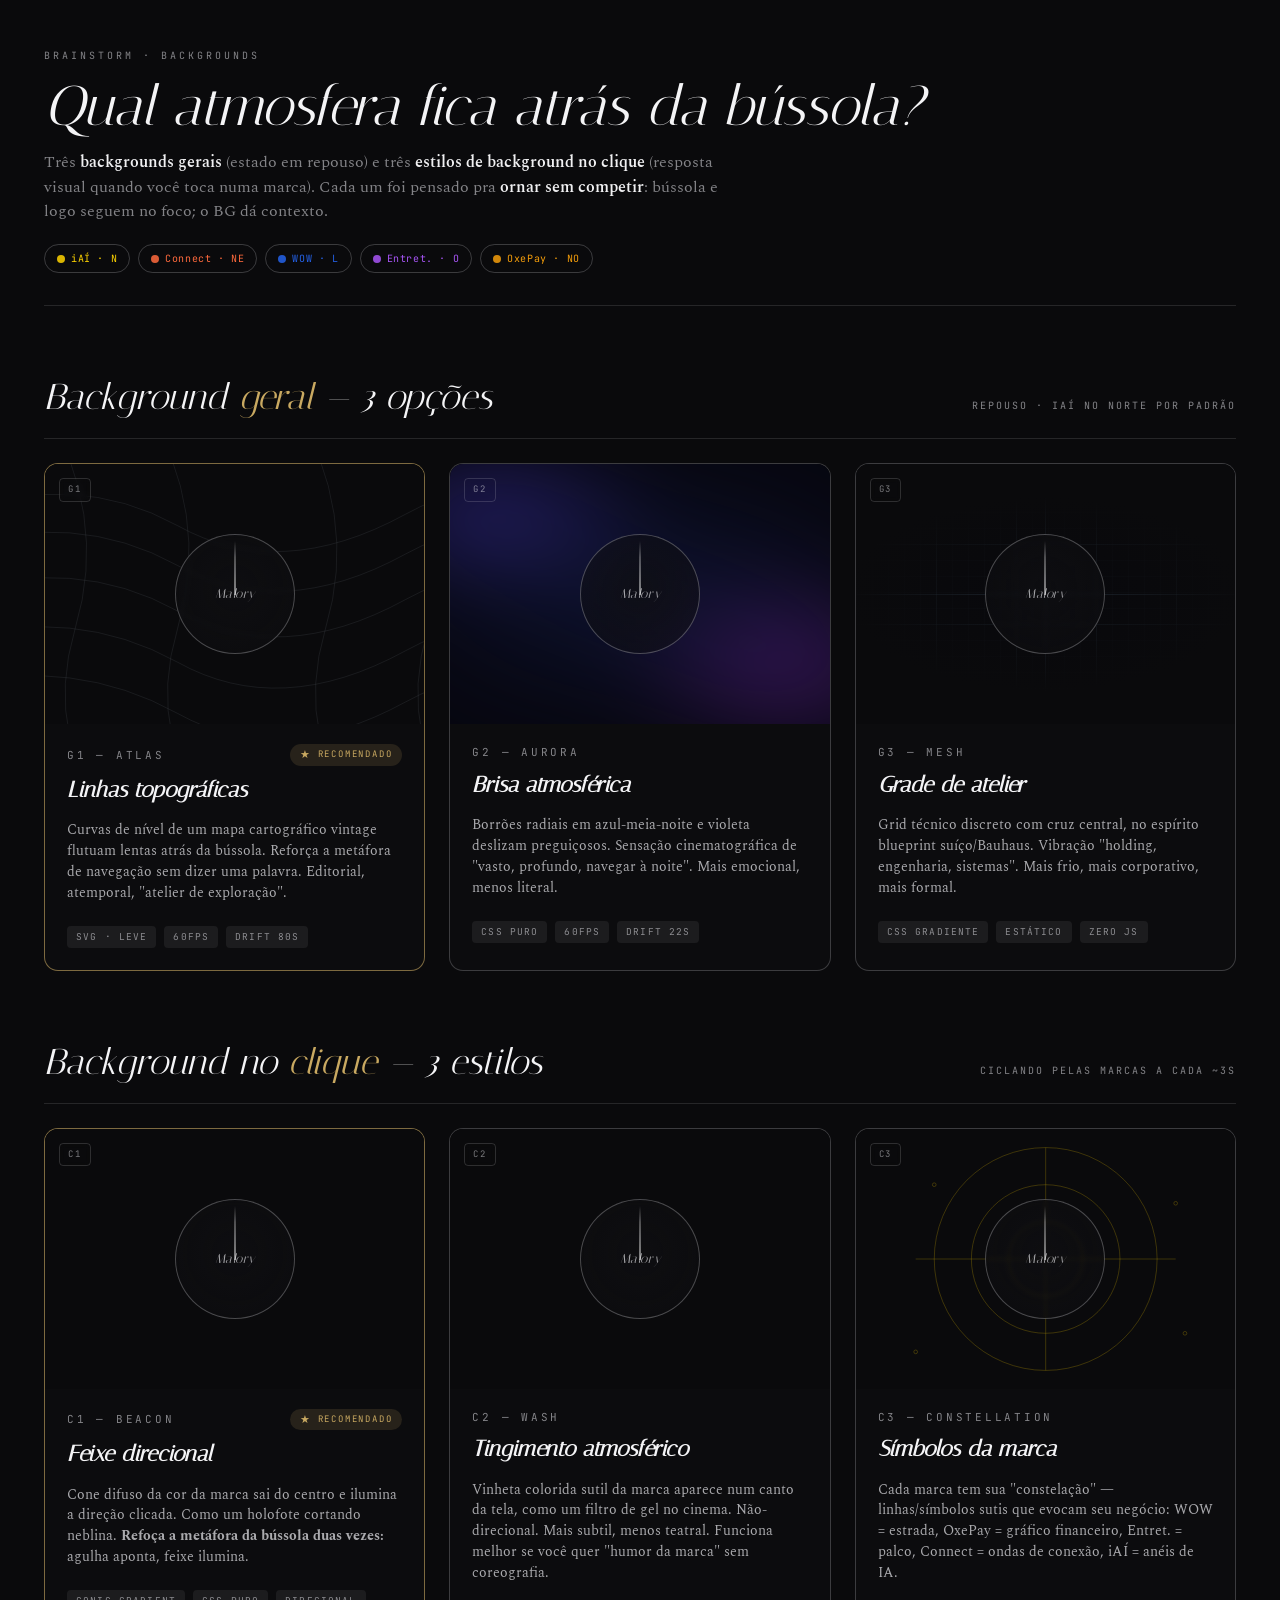
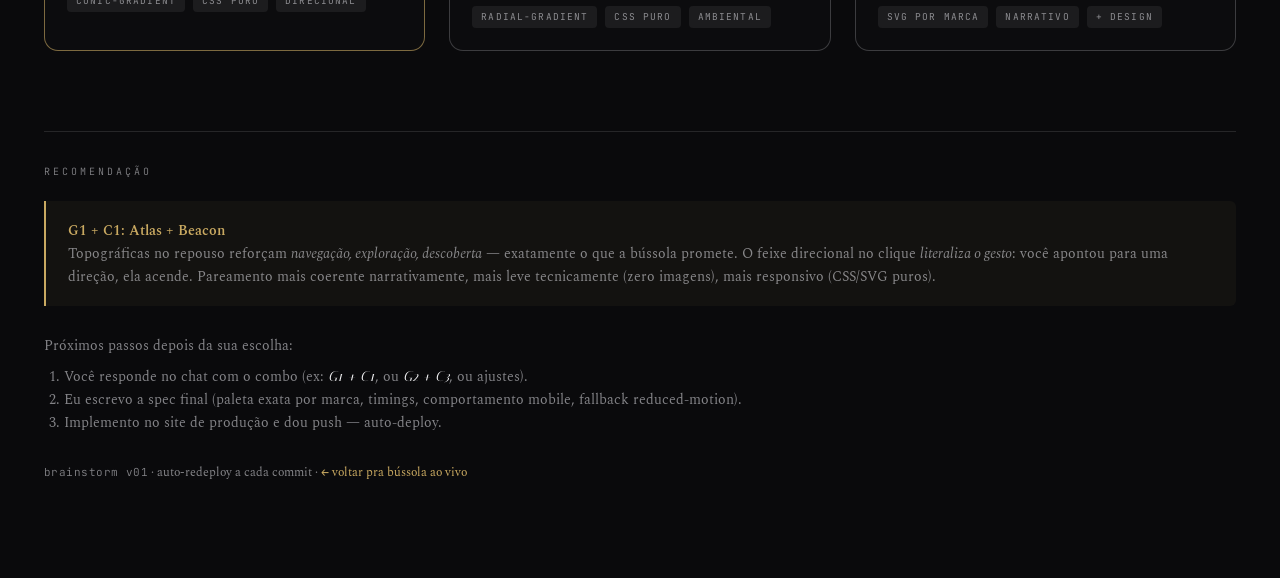
==== brainstorm/index.html @ da35ae79 "feat(brainstorm): add public mockup page for background concepts 3 general BG options (Atlas / Auror" ====
<!DOCTYPE html>
<html lang="pt-BR">
<head>
<meta charset="UTF-8">
<meta name="viewport" content="width=device-width, initial-scale=1, viewport-fit=cover">
<title>Brainstorm · Backgrounds</title>
<link rel="stylesheet" href="../shared/base.css">
<style>
:root{
  --bg:#0a0a0c; --ink:#0a0a0c;
  --paper:#f0f0f2;
  --line:rgba(232,232,236,.12);
  --line-strong:rgba(232,232,236,.22);
  --muted:rgba(232,232,236,.55);
  --hi:#f4f4f6;
  --gold:#c9a961;
  --iai:#ffd400; --connect:#ff6a3d; --wow:#2563eb; --ent:#a855f7; --oxe:#f59e0b;
}
*{box-sizing:border-box}
html,body{margin:0; background:var(--bg); color:var(--paper);
  font-family:'Spectral','Georgia',serif; font-weight:400; -webkit-font-smoothing:antialiased; }
.mono{font-family:'JetBrains Mono',monospace; letter-spacing:.04em; font-size:11px;}
.italic{font-family:'Italiana','Spectral',serif; font-style:italic;}

.wrap{ max-width:1240px; margin:0 auto; padding:48px 24px 96px; }
header{ margin-bottom:48px; border-bottom:1px solid var(--line); padding-bottom:32px; }
.eyebrow{ font-family:'JetBrains Mono',monospace; font-size:10px; letter-spacing:.3em; text-transform:uppercase; color:var(--muted); margin-bottom:14px; }
h1{ font-family:'Italiana','Spectral',serif; font-style:italic; font-weight:400; font-size:clamp(36px,5vw,56px); margin:0 0 14px; line-height:1.05; color:var(--hi); }
.lede{ color:var(--muted); max-width:680px; font-size:16px; line-height:1.55; }
.lede b{color:var(--paper); font-weight:600;}
.legend{ display:flex; flex-wrap:wrap; gap:8px; margin-top:20px; }
.brand-pill{ display:inline-flex; align-items:center; gap:6px; padding:6px 12px; border:1px solid var(--line-strong); border-radius:999px; font-family:'JetBrains Mono',monospace; font-size:10px; letter-spacing:.06em; color:var(--muted); }
.brand-pill::before{ content:''; width:8px; height:8px; border-radius:50%; background:currentColor; opacity:.85; }

section.block{ margin-top:64px; }
.section-head{ display:flex; align-items:baseline; justify-content:space-between; gap:24px; margin-bottom:24px; padding-bottom:14px; border-bottom:1px solid var(--line); }
.section-head h2{ font-family:'Italiana','Spectral',serif; font-style:italic; font-weight:400; font-size:clamp(24px,3.4vw,36px); margin:0; color:var(--hi); }
.section-head .meta{ font-family:'JetBrains Mono',monospace; font-size:10px; letter-spacing:.2em; text-transform:uppercase; color:var(--muted); white-space:nowrap; }

.grid{ display:grid; grid-template-columns:repeat(3, 1fr); gap:24px; }
@media (max-width:960px){ .grid{ grid-template-columns:1fr; } }

.card{ border:1px solid var(--line-strong); border-radius:14px; overflow:hidden; background:#0c0c0e;
  display:flex; flex-direction:column; transition:transform .35s ease, border-color .35s ease; }
.card.rec{ border-color:rgba(201,169,97,.6); }
.card.rec .rec-tag{ display:inline-flex; }
.rec-tag{ display:none; align-items:center; gap:6px; padding:4px 10px; border-radius:999px;
  background:rgba(201,169,97,.14); color:var(--gold); font-family:'JetBrains Mono',monospace; font-size:9px; letter-spacing:.2em; text-transform:uppercase; }
.rec-tag::before{ content:'★'; font-size:11px; line-height:1; }

.preview{ position:relative; height:260px; overflow:hidden; background:var(--bg); }
.preview .stage{ position:absolute; inset:0; }
.preview .compass-mini{
  position:absolute; left:50%; top:50%; transform:translate(-50%,-50%);
  width:120px; height:120px; border:1px solid rgba(232,232,236,.28); border-radius:50%;
  display:grid; place-items:center; z-index:5; backdrop-filter:blur(2px);
  background:radial-gradient(circle at 50% 45%, rgba(15,15,18,.8), rgba(15,15,18,.55) 70%, transparent);
}
.preview .compass-mini::before{
  content:''; position:absolute; width:1px; height:54px; background:linear-gradient(180deg, transparent, rgba(255,255,255,.55) 30%, #fff);
  top:6px; left:50%; transform:translateX(-50%); z-index:6;
}
.preview .compass-mini .center{ font-family:'Italiana','Spectral',serif; font-style:italic; font-size:13px; color:rgba(232,232,236,.7); letter-spacing:.04em; }

.card-body{ padding:20px 22px 22px; display:flex; flex-direction:column; gap:10px; }
.card-head{ display:flex; align-items:center; justify-content:space-between; gap:12px; }
.card-id{ font-family:'JetBrains Mono',monospace; font-size:11px; letter-spacing:.25em; color:var(--muted); }
.card-title{ font-family:'Italiana','Spectral',serif; font-style:italic; font-size:22px; line-height:1.1; color:var(--hi); margin:2px 0 8px; }
.card-desc{ font-size:13.5px; line-height:1.55; color:rgba(232,232,236,.72); }
.card-meta{ display:flex; flex-wrap:wrap; gap:8px; margin-top:12px; }
.tag{ font-family:'JetBrains Mono',monospace; font-size:9.5px; letter-spacing:.12em; text-transform:uppercase; padding:4px 9px; border-radius:4px; background:rgba(232,232,236,.07); color:var(--muted); }

footer{ margin-top:80px; padding-top:32px; border-top:1px solid var(--line); color:var(--muted); font-size:14px; line-height:1.65; }
footer .italic{ color:var(--hi); }
footer .rec-block{ margin:20px 0; padding:18px 22px; border-left:2px solid var(--gold); background:rgba(201,169,97,.05); border-radius:0 6px 6px 0; }
footer .rec-block b{ color:var(--gold); font-weight:600; }

/* ============ G1 — ATLAS ============ */
.bg-atlas{ background:#0a0a0c; }
.bg-atlas .contour{ position:absolute; inset:-10%; opacity:.32; }
.bg-atlas .contour svg{ width:100%; height:100%; }
.bg-atlas .contour path{ fill:none; stroke:rgba(180,196,210,.42); stroke-width:.6; }
.bg-atlas .drift{ animation:atlasDrift 80s linear infinite; transform-origin:50% 50%; }
@keyframes atlasDrift{ from{transform:translate(0,0) rotate(0deg)} to{transform:translate(-3%,2%) rotate(360deg)} }

/* ============ G2 — AURORA ============ */
.bg-aurora{ background:#070710; }
.bg-aurora::before{ content:''; position:absolute; inset:-20%;
  background:
    radial-gradient(ellipse 55% 35% at 22% 28%, rgba(64,52,180,.55), transparent 60%),
    radial-gradient(ellipse 50% 40% at 78% 70%, rgba(120,40,180,.42), transparent 65%),
    radial-gradient(ellipse 70% 50% at 50% 50%, rgba(20,30,80,.5), transparent 75%);
  filter:blur(40px);
  animation:auroraShift 22s ease-in-out infinite alternate;
}
@keyframes auroraShift{
  0%{ transform:translate(0,0) scale(1); }
  100%{ transform:translate(2%,-3%) scale(1.05); }
}

/* ============ G3 — MESH ============ */
.bg-mesh{ background:#08080c; }
.bg-mesh::before{ content:''; position:absolute; inset:0; opacity:.30;
  background-image:
    linear-gradient(rgba(110,150,180,.32) 1px, transparent 1px),
    linear-gradient(90deg, rgba(110,150,180,.32) 1px, transparent 1px),
    linear-gradient(rgba(110,150,180,.10) 1px, transparent 1px),
    linear-gradient(90deg, rgba(110,150,180,.10) 1px, transparent 1px);
  background-size: 80px 80px, 80px 80px, 16px 16px, 16px 16px;
  background-position: 0 0, 0 0, 0 0, 0 0;
}
.bg-mesh::after{ content:''; position:absolute; inset:0;
  background:radial-gradient(ellipse 70% 50% at 50% 50%, transparent 0%, var(--bg) 75%);
}
.bg-mesh .crosshair{ position:absolute; inset:0; pointer-events:none; }
.bg-mesh .crosshair::before, .bg-mesh .crosshair::after{ content:''; position:absolute; background:rgba(110,150,180,.18); }
.bg-mesh .crosshair::before{ left:0; right:0; top:50%; height:1px; }
.bg-mesh .crosshair::after{ top:0; bottom:0; left:50%; width:1px; }

/* ============ C1 — BEACON ============ */
.click-c1 .stage{ background:#0a0a0c; }
.click-c1 .stage::after{ content:''; position:absolute; left:50%; top:50%;
  width:600px; height:600px; transform-origin:0 0;
  background:conic-gradient(from 270deg, transparent 60%, rgba(255,255,255,0) 65%, var(--beam) 75%, rgba(255,255,255,0) 85%, transparent 90%);
  filter:blur(10px); opacity:.55;
  animation:beaconRotate 12s steps(5) infinite;
}
@keyframes beaconRotate{
  0%   { transform:rotate(0deg);   --beam:#ffd400; }
  20%  { transform:rotate(45deg);  --beam:#ff6a3d; }
  40%  { transform:rotate(90deg);  --beam:#2563eb; }
  60%  { transform:rotate(270deg); --beam:#a855f7; }
  80%  { transform:rotate(315deg); --beam:#f59e0b; }
  100% { transform:rotate(360deg); --beam:#ffd400; }
}
.click-c1 .stage{ --beam:#ffd400; }

/* ============ C2 — WASH ============ */
.click-c2 .stage{ background:#0a0a0c; transition:background 1.6s ease; animation:washCycle 16s infinite; }
@keyframes washCycle{
  0%, 100% { background:
    radial-gradient(ellipse 80% 70% at 50% 50%, transparent 40%, #0a0a0c 90%),
    radial-gradient(ellipse 100% 80% at 50% 100%, rgba(255,212,0,.18), transparent 70%); }
  20% { background:
    radial-gradient(ellipse 80% 70% at 50% 50%, transparent 40%, #0a0a0c 90%),
    radial-gradient(ellipse 90% 80% at 100% 50%, rgba(37,99,235,.22), transparent 65%); }
  40% { background:
    radial-gradient(ellipse 80% 70% at 50% 50%, transparent 40%, #0a0a0c 90%),
    radial-gradient(ellipse 90% 80% at 0% 50%, rgba(168,85,247,.20), transparent 65%); }
  60% { background:
    radial-gradient(ellipse 80% 70% at 50% 50%, transparent 40%, #0a0a0c 90%),
    radial-gradient(ellipse 90% 70% at 100% 30%, rgba(255,106,61,.18), transparent 65%); }
  80% { background:
    radial-gradient(ellipse 80% 70% at 50% 50%, transparent 40%, #0a0a0c 90%),
    radial-gradient(ellipse 90% 70% at 0% 30%, rgba(245,158,11,.18), transparent 65%); }
}

/* ============ C3 — CONSTELLATION ============ */
.click-c3 .stage{ background:#0a0a0c; overflow:hidden; }
.click-c3 .layer{ position:absolute; inset:0; opacity:0; transition:opacity 1s ease; }
.click-c3 .layer.show{ opacity:.55; }
.click-c3 svg{ width:100%; height:100%; }
.click-c3 .l-iai path, .click-c3 .l-iai circle{ fill:none; stroke:rgba(255,212,0,.7); stroke-width:.6; }
.click-c3 .l-wow path, .click-c3 .l-wow line{ fill:none; stroke:rgba(37,99,235,.7); stroke-width:.6; }
.click-c3 .l-ent path, .click-c3 .l-ent line{ fill:none; stroke:rgba(168,85,247,.7); stroke-width:.6; }
.click-c3 .l-oxe path, .click-c3 .l-oxe line{ fill:none; stroke:rgba(245,158,11,.7); stroke-width:.6; }
.click-c3 .l-con path, .click-c3 .l-con line{ fill:none; stroke:rgba(255,106,61,.7); stroke-width:.6; }

.label-direction{ position:absolute; top:14px; left:14px; z-index:8;
  font-family:'JetBrains Mono',monospace; font-size:9px; letter-spacing:.2em; text-transform:uppercase;
  color:rgba(232,232,236,.5); padding:4px 8px; border:1px solid rgba(232,232,236,.16); border-radius:4px; backdrop-filter:blur(3px); }

</style>
</head>
<body>
<div class="wrap">

<header>
  <div class="eyebrow">Brainstorm · Backgrounds</div>
  <h1>Qual atmosfera fica atrás da bússola?</h1>
  <p class="lede">
    Três <b>backgrounds gerais</b> (estado em repouso) e três <b>estilos de background no clique</b>
    (resposta visual quando você toca numa marca). Cada um foi pensado pra <b>ornar sem competir</b>:
    bússola e logo seguem no foco; o BG dá contexto.
  </p>
  <div class="legend">
    <span class="brand-pill" style="color:#ffd400">iAÍ · N</span>
    <span class="brand-pill" style="color:#ff6a3d">Connect · NE</span>
    <span class="brand-pill" style="color:#2563eb">WOW · L</span>
    <span class="brand-pill" style="color:#a855f7">Entret. · O</span>
    <span class="brand-pill" style="color:#f59e0b">OxePay · NO</span>
  </div>
</header>

<section class="block">
  <div class="section-head">
    <h2>Background <span style="color:var(--gold)">geral</span> — 3 opções</h2>
    <span class="meta">repouso · iAÍ no norte por padrão</span>
  </div>
  <div class="grid">

    <article class="card rec">
      <div class="preview">
        <div class="stage bg-atlas">
          <div class="contour drift">
            <svg viewBox="0 0 400 300" preserveAspectRatio="xMidYMid slice" aria-hidden="true">
              <g>
                <path d="M-50,80 Q60,40 150,90 T350,80 T550,100"/>
                <path d="M-50,110 Q60,75 150,125 T350,115 T550,135"/>
                <path d="M-50,150 Q60,115 150,165 T350,155 T550,175"/>
                <path d="M-50,190 Q60,160 150,210 T350,200 T550,220"/>
                <path d="M-50,230 Q60,205 150,255 T350,245 T550,265"/>
                <path d="M30,-20 Q90,80 60,180 T100,360"/>
                <path d="M120,-20 Q180,80 150,180 T190,360"/>
                <path d="M250,-20 Q310,80 280,180 T320,360"/>
                <path d="M340,-20 Q400,80 370,180 T410,360"/>
              </g>
            </svg>
          </div>
        </div>
        <div class="compass-mini"><span class="center">Malory</span></div>
        <span class="label-direction">G1</span>
      </div>
      <div class="card-body">
        <div class="card-head">
          <span class="card-id">G1 — ATLAS</span>
          <span class="rec-tag">recomendado</span>
        </div>
        <h3 class="card-title">Linhas topográficas</h3>
        <p class="card-desc">Curvas de nível de um mapa cartográfico vintage flutuam lentas atrás da bússola.
        Reforça a metáfora de navegação sem dizer uma palavra. Editorial, atemporal, "atelier de exploração".</p>
        <div class="card-meta">
          <span class="tag">SVG · leve</span>
          <span class="tag">60fps</span>
          <span class="tag">drift 80s</span>
        </div>
      </div>
    </article>

    <article class="card">
      <div class="preview">
        <div class="stage bg-aurora"></div>
        <div class="compass-mini"><span class="center">Malory</span></div>
        <span class="label-direction">G2</span>
      </div>
      <div class="card-body">
        <div class="card-head">
          <span class="card-id">G2 — AURORA</span>
        </div>
        <h3 class="card-title">Brisa atmosférica</h3>
        <p class="card-desc">Borrões radiais em azul-meia-noite e violeta deslizam preguiçosos.
        Sensação cinematográfica de "vasto, profundo, navegar à noite". Mais emocional, menos literal.</p>
        <div class="card-meta">
          <span class="tag">CSS puro</span>
          <span class="tag">60fps</span>
          <span class="tag">drift 22s</span>
        </div>
      </div>
    </article>

    <article class="card">
      <div class="preview">
        <div class="stage bg-mesh">
          <div class="crosshair"></div>
        </div>
        <div class="compass-mini"><span class="center">Malory</span></div>
        <span class="label-direction">G3</span>
      </div>
      <div class="card-body">
        <div class="card-head">
          <span class="card-id">G3 — MESH</span>
        </div>
        <h3 class="card-title">Grade de atelier</h3>
        <p class="card-desc">Grid técnico discreto com cruz central, no espírito blueprint suíço/Bauhaus.
        Vibração "holding, engenharia, sistemas". Mais frio, mais corporativo, mais formal.</p>
        <div class="card-meta">
          <span class="tag">CSS gradiente</span>
          <span class="tag">estático</span>
          <span class="tag">zero JS</span>
        </div>
      </div>
    </article>

  </div>
</section>

<section class="block">
  <div class="section-head">
    <h2>Background no <span style="color:var(--gold)">clique</span> — 3 estilos</h2>
    <span class="meta">ciclando pelas marcas a cada ~3s</span>
  </div>
  <div class="grid">

    <article class="card rec">
      <div class="preview click-c1">
        <div class="stage"></div>
        <div class="compass-mini"><span class="center">Malory</span></div>
        <span class="label-direction">C1</span>
      </div>
      <div class="card-body">
        <div class="card-head">
          <span class="card-id">C1 — BEACON</span>
          <span class="rec-tag">recomendado</span>
        </div>
        <h3 class="card-title">Feixe direcional</h3>
        <p class="card-desc">Cone difuso da cor da marca sai do centro e ilumina a direção clicada.
        Como um holofote cortando neblina. <b>Refoça a metáfora da bússola duas vezes:</b> agulha aponta, feixe ilumina.</p>
        <div class="card-meta">
          <span class="tag">conic-gradient</span>
          <span class="tag">CSS puro</span>
          <span class="tag">direcional</span>
        </div>
      </div>
    </article>

    <article class="card">
      <div class="preview click-c2">
        <div class="stage"></div>
        <div class="compass-mini"><span class="center">Malory</span></div>
        <span class="label-direction">C2</span>
      </div>
      <div class="card-body">
        <div class="card-head">
          <span class="card-id">C2 — WASH</span>
        </div>
        <h3 class="card-title">Tingimento atmosférico</h3>
        <p class="card-desc">Vinheta colorida sutil da marca aparece num canto da tela, como um filtro de gel no cinema.
        Não-direcional. Mais subtil, menos teatral. Funciona melhor se você quer "humor da marca" sem coreografia.</p>
        <div class="card-meta">
          <span class="tag">radial-gradient</span>
          <span class="tag">CSS puro</span>
          <span class="tag">ambiental</span>
        </div>
      </div>
    </article>

    <article class="card">
      <div class="preview click-c3">
        <div class="stage">
          <div class="layer l-iai show">
            <svg viewBox="0 0 400 280">
              <circle cx="200" cy="140" r="40"/>
              <circle cx="200" cy="140" r="80"/>
              <circle cx="200" cy="140" r="120"/>
              <path d="M60,140 L340,140 M200,20 L200,260"/>
              <circle cx="80" cy="60" r="2"/>
              <circle cx="340" cy="80" r="2"/>
              <circle cx="60" cy="240" r="2"/>
              <circle cx="350" cy="220" r="2"/>
            </svg>
          </div>
          <div class="layer l-con">
            <svg viewBox="0 0 400 280">
              <path d="M40,200 Q120,140 200,180 T360,140"/>
              <path d="M40,180 Q120,120 200,160 T360,120"/>
              <path d="M40,220 Q120,160 200,200 T360,160"/>
              <line x1="80" y1="100" x2="120" y2="140"/>
              <line x1="280" y1="80" x2="320" y2="120"/>
            </svg>
          </div>
          <div class="layer l-wow">
            <svg viewBox="0 0 400 280">
              <path d="M0,200 L400,200"/>
              <path d="M0,210 L400,210"/>
              <path d="M40,200 L80,160 L160,160 L200,200"/>
              <path d="M240,200 L280,170 L350,170 L380,200"/>
              <line x1="0" y1="220" x2="40" y2="220"/>
              <line x1="80" y1="220" x2="120" y2="220"/>
              <line x1="160" y1="220" x2="200" y2="220"/>
              <line x1="240" y1="220" x2="280" y2="220"/>
              <line x1="320" y1="220" x2="360" y2="220"/>
            </svg>
          </div>
          <div class="layer l-ent">
            <svg viewBox="0 0 400 280">
              <path d="M80,40 L80,100 M200,40 L200,100 M320,40 L320,100"/>
              <path d="M60,100 Q80,140 100,100 M180,100 Q200,150 220,100 M300,100 Q320,140 340,100"/>
              <line x1="60" y1="40" x2="100" y2="40"/>
              <line x1="180" y1="40" x2="220" y2="40"/>
              <line x1="300" y1="40" x2="340" y2="40"/>
              <circle cx="80" cy="200" r="3"/>
              <circle cx="200" cy="220" r="3"/>
              <circle cx="320" cy="200" r="3"/>
            </svg>
          </div>
          <div class="layer l-oxe">
            <svg viewBox="0 0 400 280">
              <line x1="40" y1="240" x2="360" y2="240"/>
              <line x1="40" y1="240" x2="40" y2="80"/>
              <path d="M40,200 L100,180 L160,210 L220,150 L280,170 L360,90"/>
              <circle cx="100" cy="180" r="3"/>
              <circle cx="160" cy="210" r="3"/>
              <circle cx="220" cy="150" r="3"/>
              <circle cx="280" cy="170" r="3"/>
            </svg>
          </div>
        </div>
        <div class="compass-mini"><span class="center">Malory</span></div>
        <span class="label-direction">C3</span>
      </div>
      <div class="card-body">
        <div class="card-head">
          <span class="card-id">C3 — CONSTELLATION</span>
        </div>
        <h3 class="card-title">Símbolos da marca</h3>
        <p class="card-desc">Cada marca tem sua "constelação" — linhas/símbolos sutis que evocam seu negócio:
        WOW = estrada, OxePay = gráfico financeiro, Entret. = palco, Connect = ondas de conexão, iAÍ = anéis de IA.</p>
        <div class="card-meta">
          <span class="tag">SVG por marca</span>
          <span class="tag">narrativo</span>
          <span class="tag">+ design</span>
        </div>
      </div>
    </article>

  </div>
</section>

<footer>
  <div class="mono" style="font-size:10px; letter-spacing:.3em; color:var(--muted); margin-bottom:14px;">RECOMENDAÇÃO</div>
  <div class="rec-block">
    <b>G1 + C1: Atlas + Beacon</b><br>
    Topográficas no repouso reforçam <i>navegação, exploração, descoberta</i> — exatamente o que a bússola promete.
    O feixe direcional no clique <i>literaliza o gesto</i>: você apontou para uma direção, ela acende.
    Pareamento mais coerente narrativamente, mais leve tecnicamente (zero imagens), mais responsivo (CSS/SVG puros).
  </div>

  <div style="margin-top:28px;">
    Próximos passos depois da sua escolha:
    <ol style="margin-top:8px; padding-left:20px; color:var(--muted);">
      <li>Você responde no chat com o combo (ex: <i class="italic">G1 + C1</i>, ou <i class="italic">G2 + C3</i>, ou ajustes).</li>
      <li>Eu escrevo a spec final (paleta exata por marca, timings, comportamento mobile, fallback reduced-motion).</li>
      <li>Implemento no site de produção e dou push — auto-deploy.</li>
    </ol>
  </div>

  <div style="margin-top:28px; font-size:12px; color:var(--muted);">
    <span class="mono">brainstorm v01</span> · auto-redeploy a cada commit · <a href="../" style="color:var(--gold); text-decoration:none;">← voltar pra bússola ao vivo</a>
  </div>
</footer>

</div>
</body>
</html>
---- shared/base.css ----
/* === Grupo Malory — Shared Base === */
@import url('https://fonts.googleapis.com/css2?family=Marcellus&family=Albert+Sans:wght@200;300;400;500;600;700;800&family=Spectral:ital,wght@0,300;0,400;0,500;0,600;1,300;1,400&family=JetBrains+Mono:wght@300;400;500&family=Italiana&family=Cinzel:wght@400;500;600&display=swap');

:root {
  /* Malory blue gradient */
  --malory-deep: oklch(0.28 0.18 264);
  --malory-royal: oklch(0.45 0.22 262);
  --malory-light: oklch(0.68 0.18 260);
  --malory-ice: oklch(0.92 0.04 258);

  /* Neutrals tinted toward malory hue */
  --ink: oklch(0.18 0.02 260);
  --ink-soft: oklch(0.32 0.02 260);
  --paper: oklch(0.97 0.005 260);
  --paper-warm: oklch(0.95 0.008 80);
  --canvas-dark: oklch(0.12 0.02 260);
  --canvas-deep: oklch(0.08 0.02 260);

  /* Sub-brand hint colors (refined from logos) */
  --c-connect: oklch(0.55 0.18 248);
  --c-oxepay: oklch(0.62 0.18 170);
  --c-wowlog: oklch(0.55 0.15 32);
  --c-entret: oklch(0.45 0.20 320);
  --c-iai: oklch(0.62 0.15 200);

  /* Type scale fluid */
  --t-xs: clamp(0.72rem, 0.65rem + 0.3vw, 0.78rem);
  --t-sm: clamp(0.85rem, 0.78rem + 0.35vw, 0.93rem);
  --t-base: clamp(1rem, 0.92rem + 0.4vw, 1.1rem);
  --t-lg: clamp(1.25rem, 1.1rem + 0.7vw, 1.5rem);
  --t-xl: clamp(1.6rem, 1.3rem + 1.3vw, 2.1rem);
  --t-2xl: clamp(2.2rem, 1.6rem + 2.8vw, 3.5rem);
  --t-3xl: clamp(3.2rem, 2.2rem + 5vw, 6rem);
  --t-4xl: clamp(4.5rem, 3rem + 8vw, 10rem);

  /* Space scale */
  --s-1: 4px; --s-2: 8px; --s-3: 12px; --s-4: 16px;
  --s-6: 24px; --s-8: 32px; --s-10: 40px; --s-12: 48px;
  --s-16: 64px; --s-24: 96px; --s-32: 128px;

  --ease-out-expo: cubic-bezier(0.16, 1, 0.3, 1);
  --ease-out-quart: cubic-bezier(0.25, 1, 0.5, 1);
  --ease-soft: cubic-bezier(0.4, 0, 0.2, 1);
}

* { margin: 0; padding: 0; box-sizing: border-box; }
html { -webkit-font-smoothing: antialiased; -moz-osx-font-smoothing: grayscale; }
body { font-family: 'Albert Sans', system-ui, sans-serif; font-weight: 300; line-height: 1.5; overflow-x: hidden; }
::selection { background: var(--malory-royal); color: var(--paper); }

img { display: block; max-width: 100%; height: auto; }
button { font: inherit; cursor: pointer; border: none; background: none; color: inherit; }

/* Utility */
.serif { font-family: 'Spectral', Georgia, serif; }
.italic-display { font-family: 'Italiana', 'Spectral', Georgia, serif; font-style: normal; }
.mono { font-family: 'JetBrains Mono', ui-monospace, monospace; font-weight: 300; }
.eyebrow {
  font-family: 'JetBrains Mono', monospace;
  font-size: var(--t-xs);
  letter-spacing: 0.4em;
  text-transform: uppercase;
  font-weight: 400;
}
.brand-grad {
  background: linear-gradient(90deg, var(--malory-deep), var(--malory-royal) 50%, var(--malory-light));
  background-clip: text;
  -webkit-background-clip: text;
  color: transparent;
}

/* Version nav bar shared */
.version-nav {
  position: fixed;
  top: 16px;
  left: 50%;
  transform: translateX(-50%);
  z-index: 1000;
  display: flex;
  gap: 4px;
  padding: 6px;
  background: oklch(0.18 0.02 260 / 0.6);
  backdrop-filter: blur(20px) saturate(180%);
  -webkit-backdrop-filter: blur(20px) saturate(180%);
  border: 1px solid oklch(1 0 0 / 0.08);
  border-radius: 100px;
  font-family: 'JetBrains Mono', monospace;
  font-size: 11px;
  letter-spacing: 0.1em;
}
.version-nav a {
  padding: 6px 10px;
  border-radius: 100px;
  color: oklch(1 0 0 / 0.6);
  text-decoration: none;
  transition: all 0.3s var(--ease-out-quart);
}
.version-nav a:hover { color: var(--paper); background: oklch(1 0 0 / 0.08); }
.version-nav a.active { background: var(--malory-royal); color: var(--paper); }
@media (max-width: 700px) {
  .version-nav { font-size: 9px; padding: 4px; }
  .version-nav a { padding: 4px 7px; }
}
.version-nav.dark-on-light { background: oklch(0.18 0.02 260 / 0.92); }

/* CSS-only fade-in (no JS dependency — works even if GSAP CDN fails) */
@keyframes foucFade {
  from { opacity: 0; transform: translateY(20px); }
  to   { opacity: 1; transform: translateY(0); }
}
.fade-in {
  opacity: 0;
  animation: foucFade 1.4s cubic-bezier(0.16, 1, 0.3, 1) 0.2s forwards;
}
.fade-in:nth-of-type(2) { animation-delay: 0.30s; }
.fade-in:nth-of-type(3) { animation-delay: 0.40s; }
.fade-in:nth-of-type(4) { animation-delay: 0.50s; }
.fade-in:nth-of-type(5) { animation-delay: 0.60s; }
.fade-in:nth-of-type(6) { animation-delay: 0.70s; }

/* .reveal still uses GSAP ScrollTrigger; safety fallback in init.js
   forces opacity:1 after 4s if anything is still hidden. */
.reveal { opacity: 0; }
.reveal.shown { opacity: 1; }
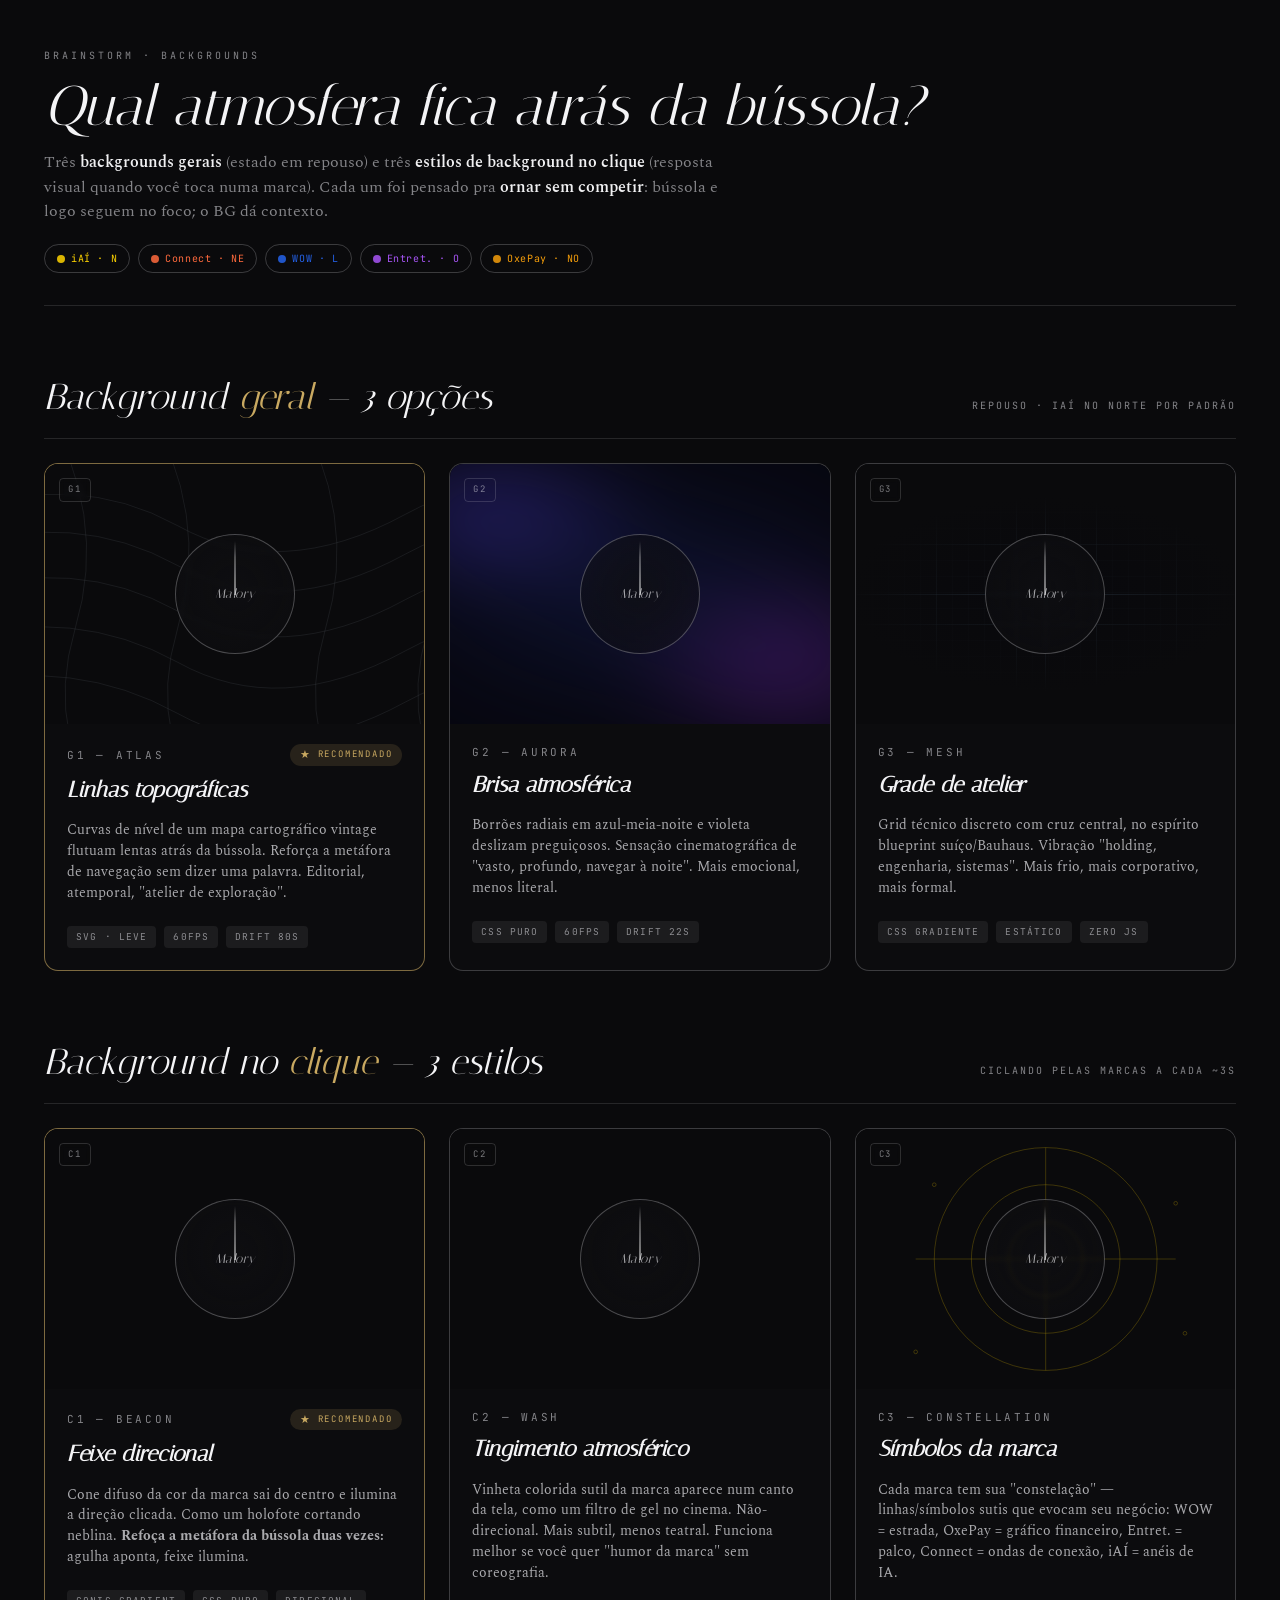
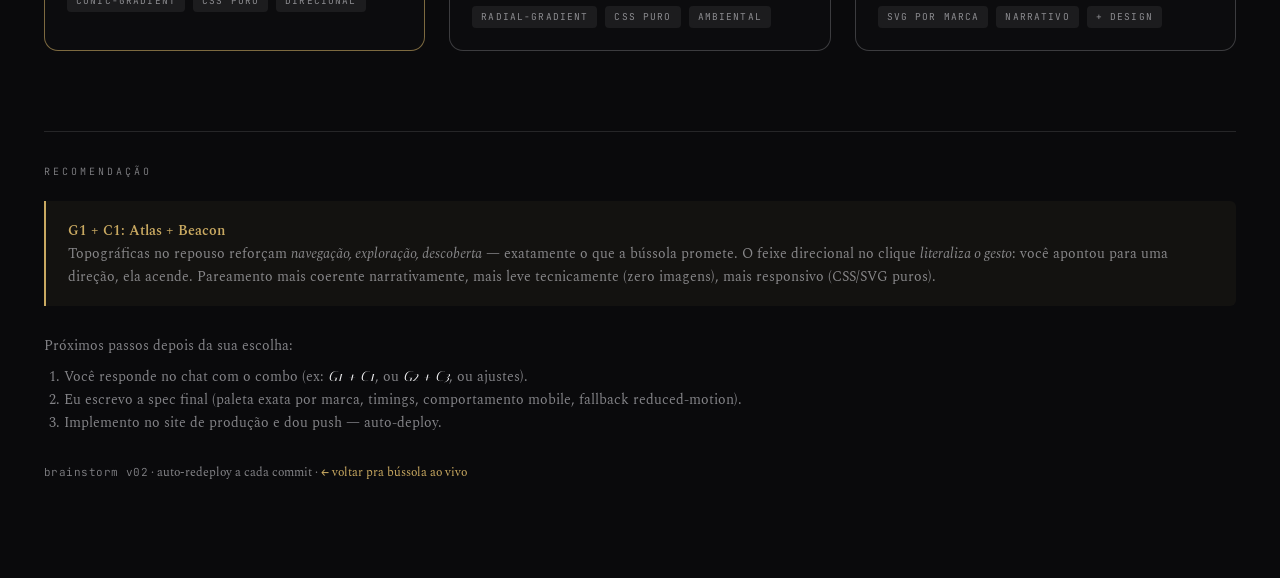
==== commit 61233f7f: "fix(brainstorm): C1 beacon now renders (ellipse + transform-origin fix), C3 cycles brand layers - C1" ====
--- a/brainstorm/index.html
+++ b/brainstorm/index.html
@@ -118,22 +118,25 @@
 .bg-mesh .crosshair::after{ top:0; bottom:0; left:50%; width:1px; }
 
 /* ============ C1 — BEACON ============ */
-.click-c1 .stage{ background:#0a0a0c; }
-.click-c1 .stage::after{ content:''; position:absolute; left:50%; top:50%;
-  width:600px; height:600px; transform-origin:0 0;
-  background:conic-gradient(from 270deg, transparent 60%, rgba(255,255,255,0) 65%, var(--beam) 75%, rgba(255,255,255,0) 85%, transparent 90%);
-  filter:blur(10px); opacity:.55;
-  animation:beaconRotate 12s steps(5) infinite;
-}
-@keyframes beaconRotate{
-  0%   { transform:rotate(0deg);   --beam:#ffd400; }
-  20%  { transform:rotate(45deg);  --beam:#ff6a3d; }
-  40%  { transform:rotate(90deg);  --beam:#2563eb; }
-  60%  { transform:rotate(270deg); --beam:#a855f7; }
-  80%  { transform:rotate(315deg); --beam:#f59e0b; }
-  100% { transform:rotate(360deg); --beam:#ffd400; }
-}
-.click-c1 .stage{ --beam:#ffd400; }
+.click-c1 .stage{ background:#0a0a0c; overflow:hidden; --beam:#ffd400; }
+.click-c1 .stage::before{
+  content:''; position:absolute; left:50%; top:50%;
+  width:520px; height:200px;
+  background:radial-gradient(ellipse closest-side at left center, var(--beam) 0%, var(--beam) 15%, rgba(0,0,0,0) 75%);
+  transform-origin:0 50%;
+  transform:translate(0,-50%) rotate(-90deg);
+  filter:blur(20px); opacity:.62;
+  animation:beaconSweep 14s ease-in-out infinite;
+  will-change:transform;
+}
+@keyframes beaconSweep{
+  0%,   14%  { transform:translate(0,-50%) rotate(-90deg);  --beam:#ffd400; }  /* N · iAÍ */
+  18%,  32%  { transform:translate(0,-50%) rotate(-45deg);  --beam:#ff6a3d; }  /* NE · Connect */
+  36%,  50%  { transform:translate(0,-50%) rotate(0deg);    --beam:#2563eb; }  /* L · WOW */
+  54%,  68%  { transform:translate(0,-50%) rotate(180deg);  --beam:#a855f7; }  /* O · Entret. */
+  72%,  86%  { transform:translate(0,-50%) rotate(225deg);  --beam:#f59e0b; }  /* NO · OxePay */
+  90%, 100%  { transform:translate(0,-50%) rotate(270deg);  --beam:#ffd400; }  /* volta N */
+}
 
 /* ============ C2 — WASH ============ */
 .click-c2 .stage{ background:#0a0a0c; transition:background 1.6s ease; animation:washCycle 16s infinite; }
@@ -435,10 +438,25 @@
   </div>
 
   <div style="margin-top:28px; font-size:12px; color:var(--muted);">
-    <span class="mono">brainstorm v01</span> · auto-redeploy a cada commit · <a href="../" style="color:var(--gold); text-decoration:none;">← voltar pra bússola ao vivo</a>
+    <span class="mono">brainstorm v02</span> · auto-redeploy a cada commit · <a href="../" style="color:var(--gold); text-decoration:none;">← voltar pra bússola ao vivo</a>
   </div>
 </footer>
 
 </div>
+
+<script>
+/* C3 — cicla pelas 5 marcas a cada 2.4s */
+(function(){
+  var layers = document.querySelectorAll('.click-c3 .layer');
+  if(!layers.length) return;
+  var idx = 0;
+  setInterval(function(){
+    layers.forEach(function(l){ l.classList.remove('show'); });
+    idx = (idx + 1) % layers.length;
+    layers[idx].classList.add('show');
+  }, 2400);
+})();
+</script>
+
 </body>
 </html>
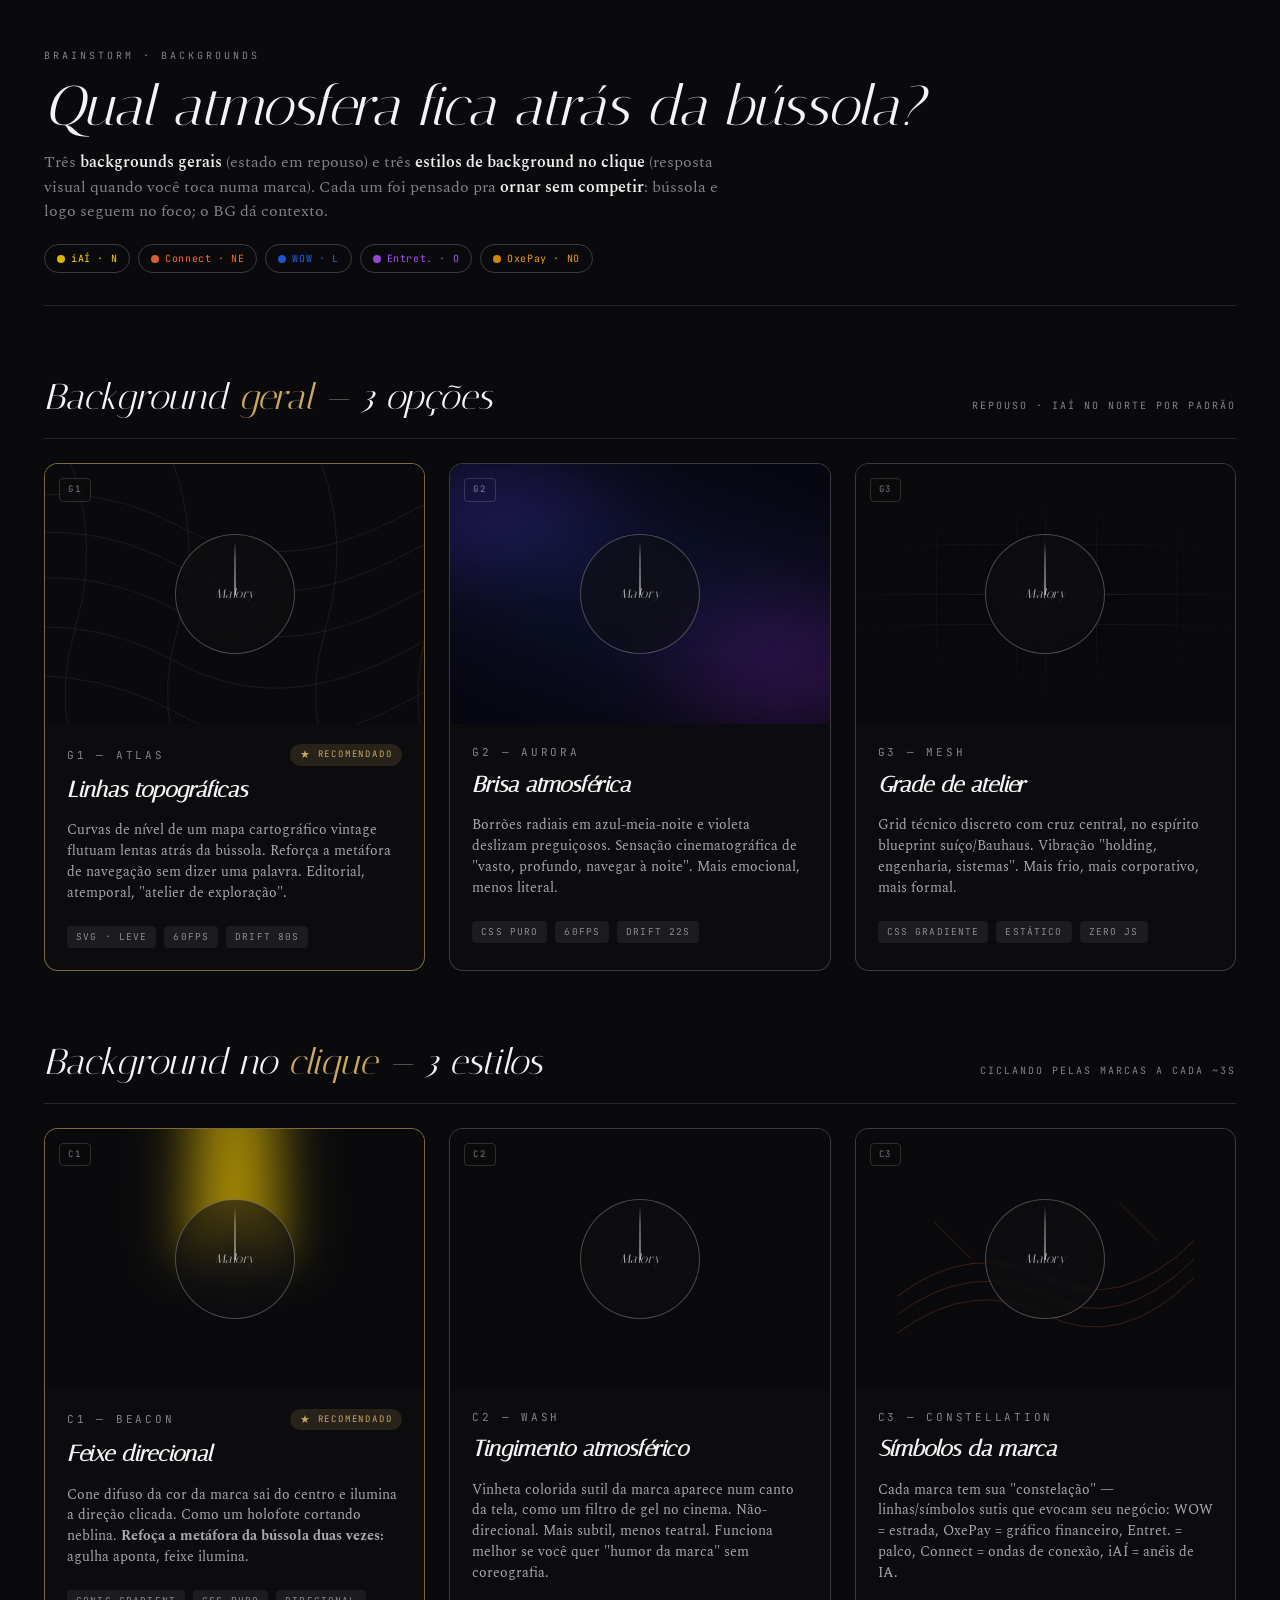
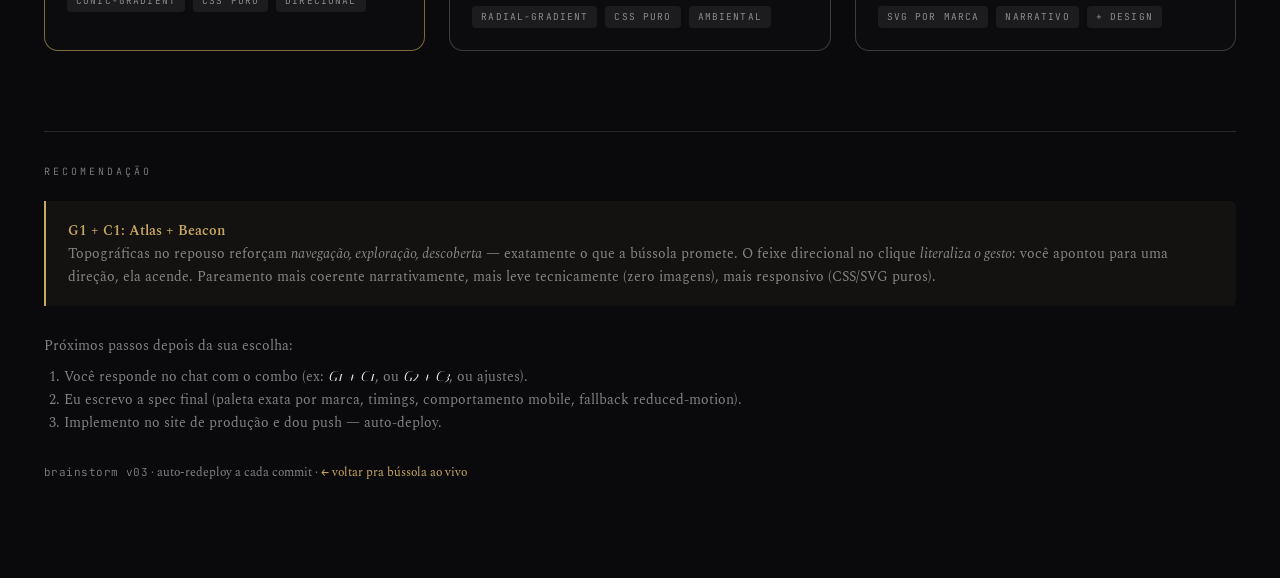
==== commit 665befda: "fix(brainstorm): C1 beacon ellipse uses explicit radii (closest-side collapses at edge) closest-side" ====
--- a/brainstorm/index.html
+++ b/brainstorm/index.html
@@ -122,7 +122,7 @@
 .click-c1 .stage::before{
   content:''; position:absolute; left:50%; top:50%;
   width:520px; height:200px;
-  background:radial-gradient(ellipse closest-side at left center, var(--beam) 0%, var(--beam) 15%, rgba(0,0,0,0) 75%);
+  background:radial-gradient(ellipse 480px 90px at 40px center, var(--beam) 0%, var(--beam) 18%, rgba(0,0,0,0) 80%);
   transform-origin:0 50%;
   transform:translate(0,-50%) rotate(-90deg);
   filter:blur(20px); opacity:.62;
@@ -438,7 +438,7 @@
   </div>
 
   <div style="margin-top:28px; font-size:12px; color:var(--muted);">
-    <span class="mono">brainstorm v02</span> · auto-redeploy a cada commit · <a href="../" style="color:var(--gold); text-decoration:none;">← voltar pra bússola ao vivo</a>
+    <span class="mono">brainstorm v03</span> · auto-redeploy a cada commit · <a href="../" style="color:var(--gold); text-decoration:none;">← voltar pra bússola ao vivo</a>
   </div>
 </footer>
 
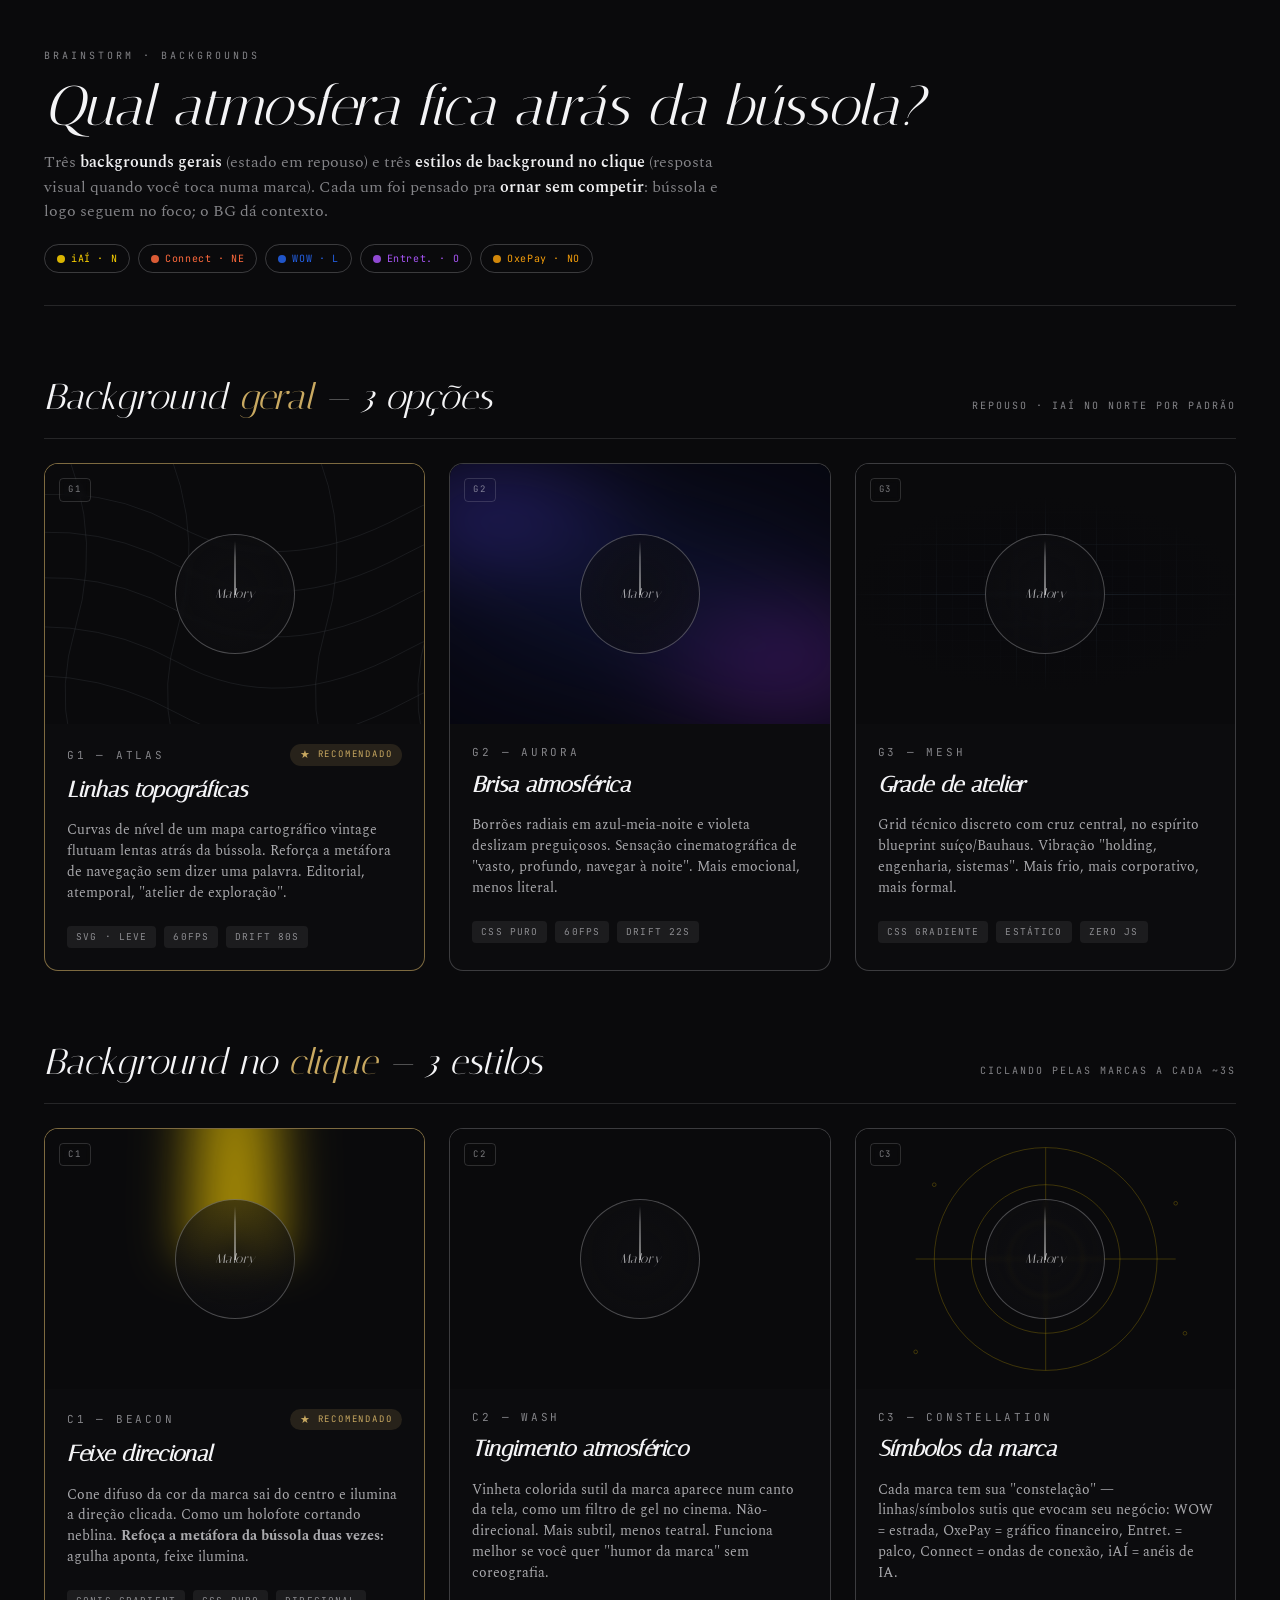
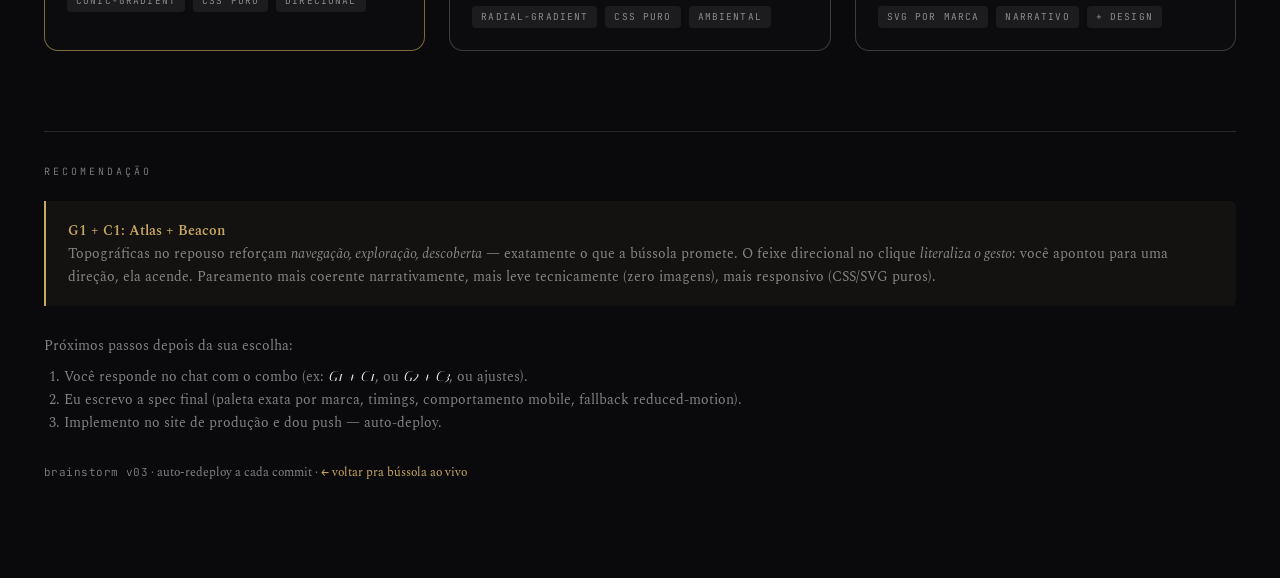
==== commit 99a14621: "feat(compass): 2.0 — favicon, round badge logo, brand slogans, Montserrat HUD, NASA globe bg - favic" ====
--- a/brainstorm/index.html
+++ b/brainstorm/index.html
@@ -5,6 +5,12 @@
 <meta name="viewport" content="width=device-width, initial-scale=1, viewport-fit=cover">
 <title>Brainstorm · Backgrounds</title>
 <link rel="stylesheet" href="../shared/base.css">
+<link rel="icon" href="/favicon.ico" sizes="any">
+<link rel="icon" type="image/png" sizes="32x32" href="/favicon-32.png">
+<link rel="icon" type="image/png" sizes="16x16" href="/favicon-16.png">
+<link rel="apple-touch-icon" href="/apple-touch-icon.png">
+<link rel="manifest" href="/site.webmanifest">
+<meta name="theme-color" content="#0a0a0c">
 <style>
 :root{
   --bg:#0a0a0c; --ink:#0a0a0c;
--- a/shared/base.css
+++ b/shared/base.css
@@ -1,5 +1,5 @@
 /* === Grupo Malory — Shared Base === */
-@import url('https://fonts.googleapis.com/css2?family=Marcellus&family=Albert+Sans:wght@200;300;400;500;600;700;800&family=Spectral:ital,wght@0,300;0,400;0,500;0,600;1,300;1,400&family=JetBrains+Mono:wght@300;400;500&family=Italiana&family=Cinzel:wght@400;500;600&display=swap');
+@import url('https://fonts.googleapis.com/css2?family=Marcellus&family=Albert+Sans:wght@200;300;400;500;600;700;800&family=Spectral:ital,wght@0,300;0,400;0,500;0,600;1,300;1,400&family=JetBrains+Mono:wght@300;400;500&family=Italiana&family=Cinzel:wght@400;500;600&family=Montserrat:wght@500;700;800&display=swap');
 
 :root {
   /* Malory blue gradient */
